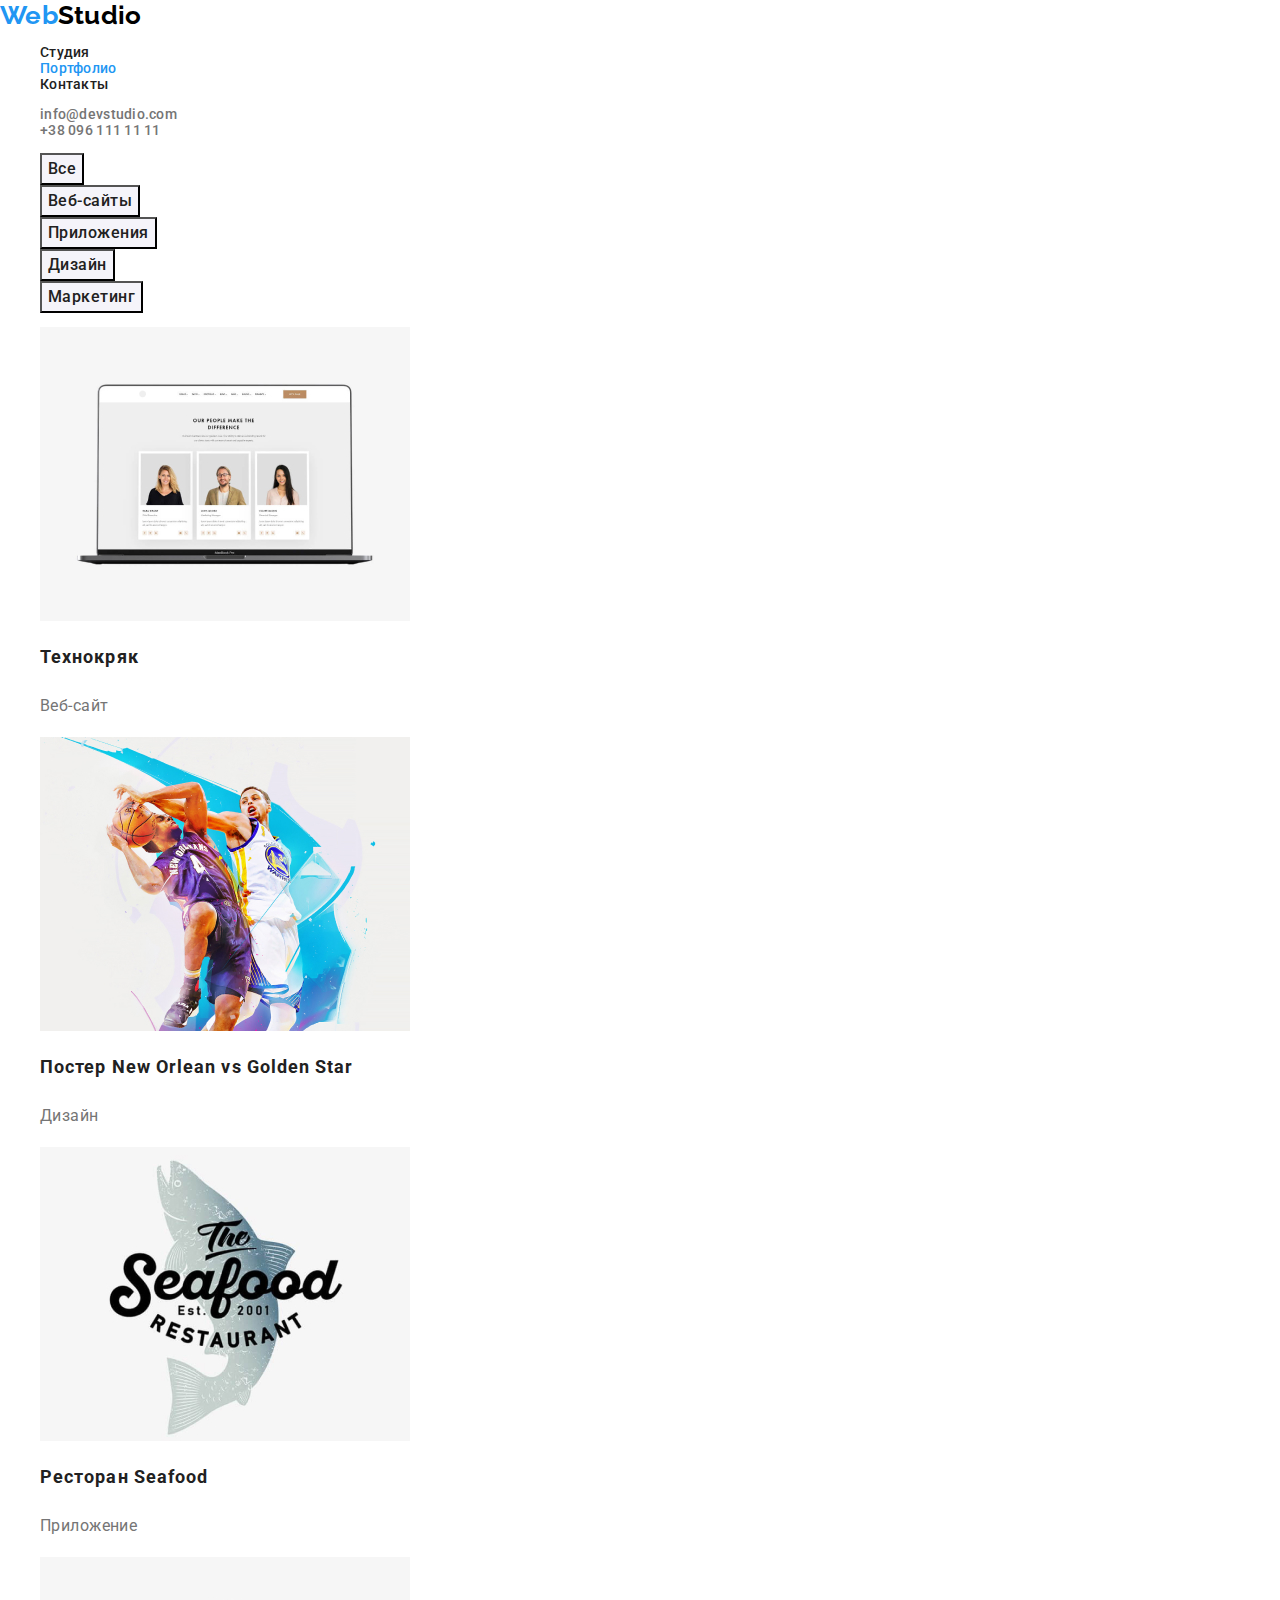
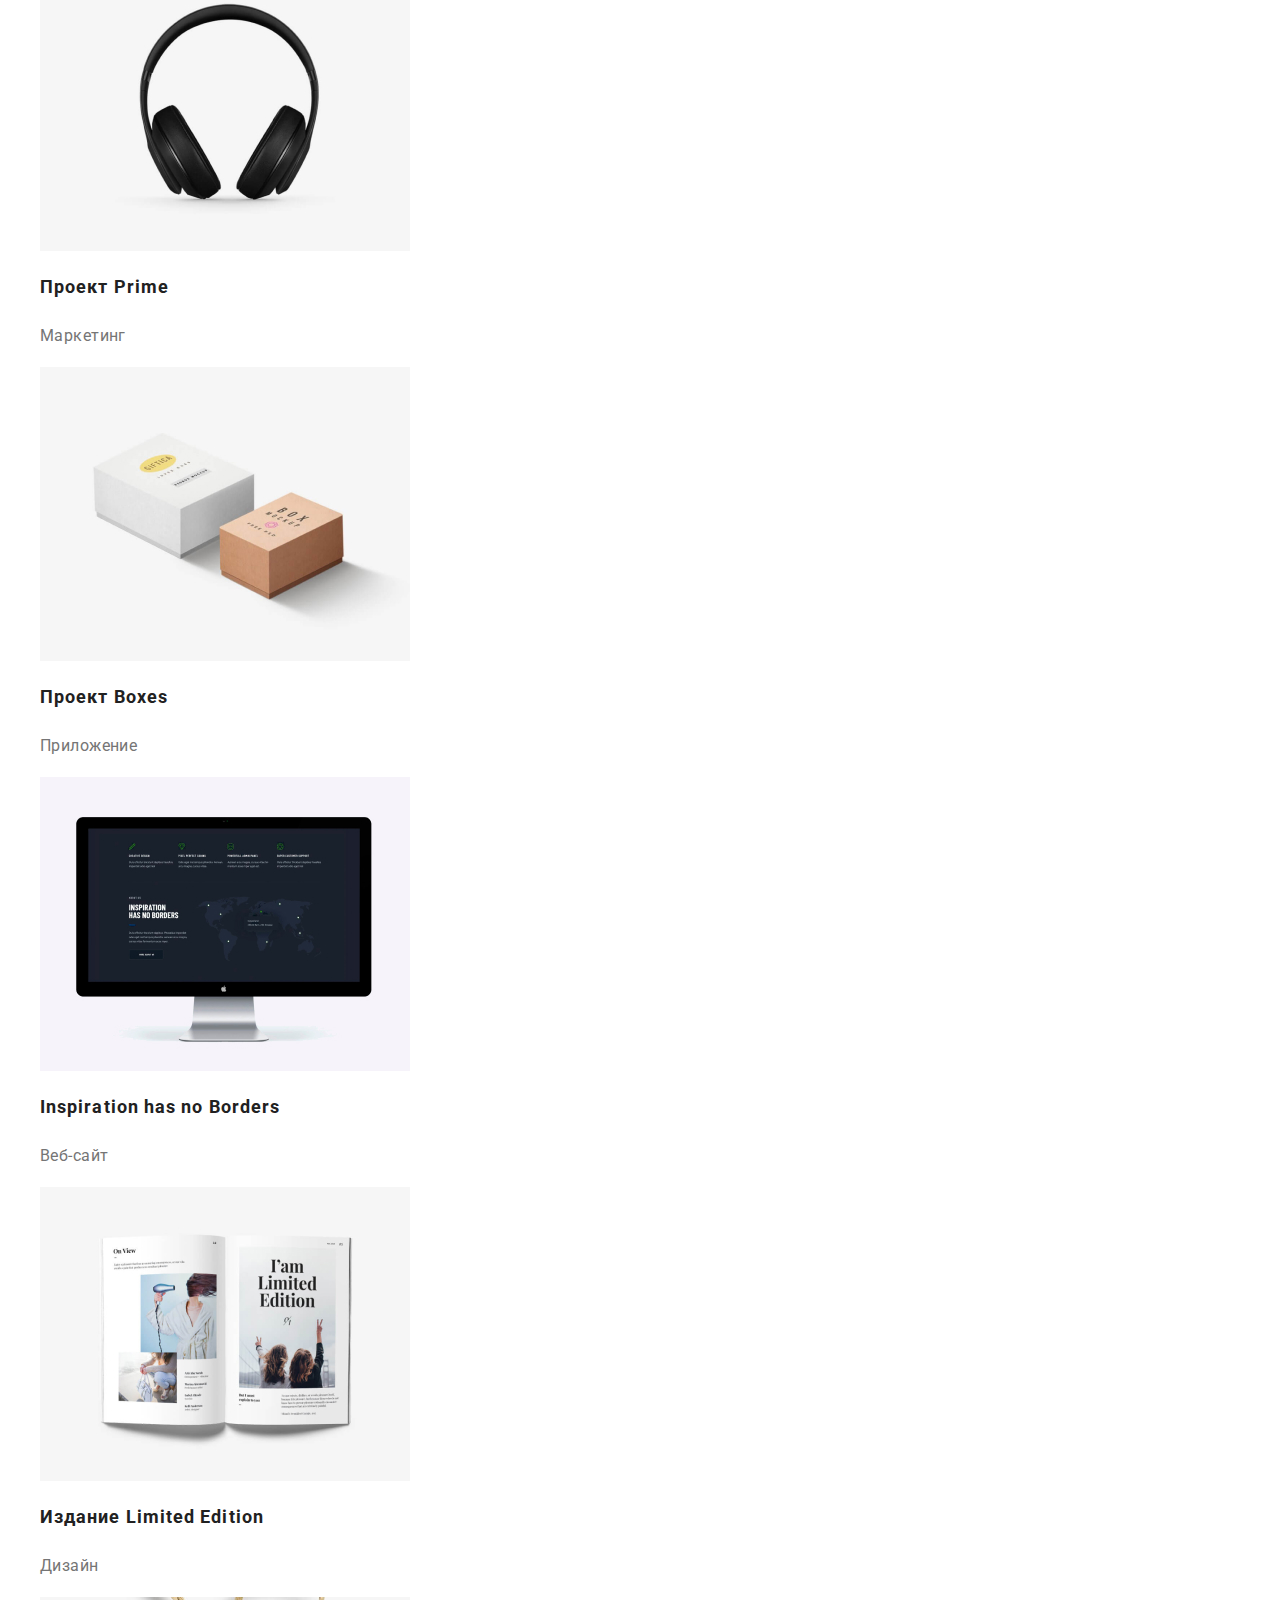
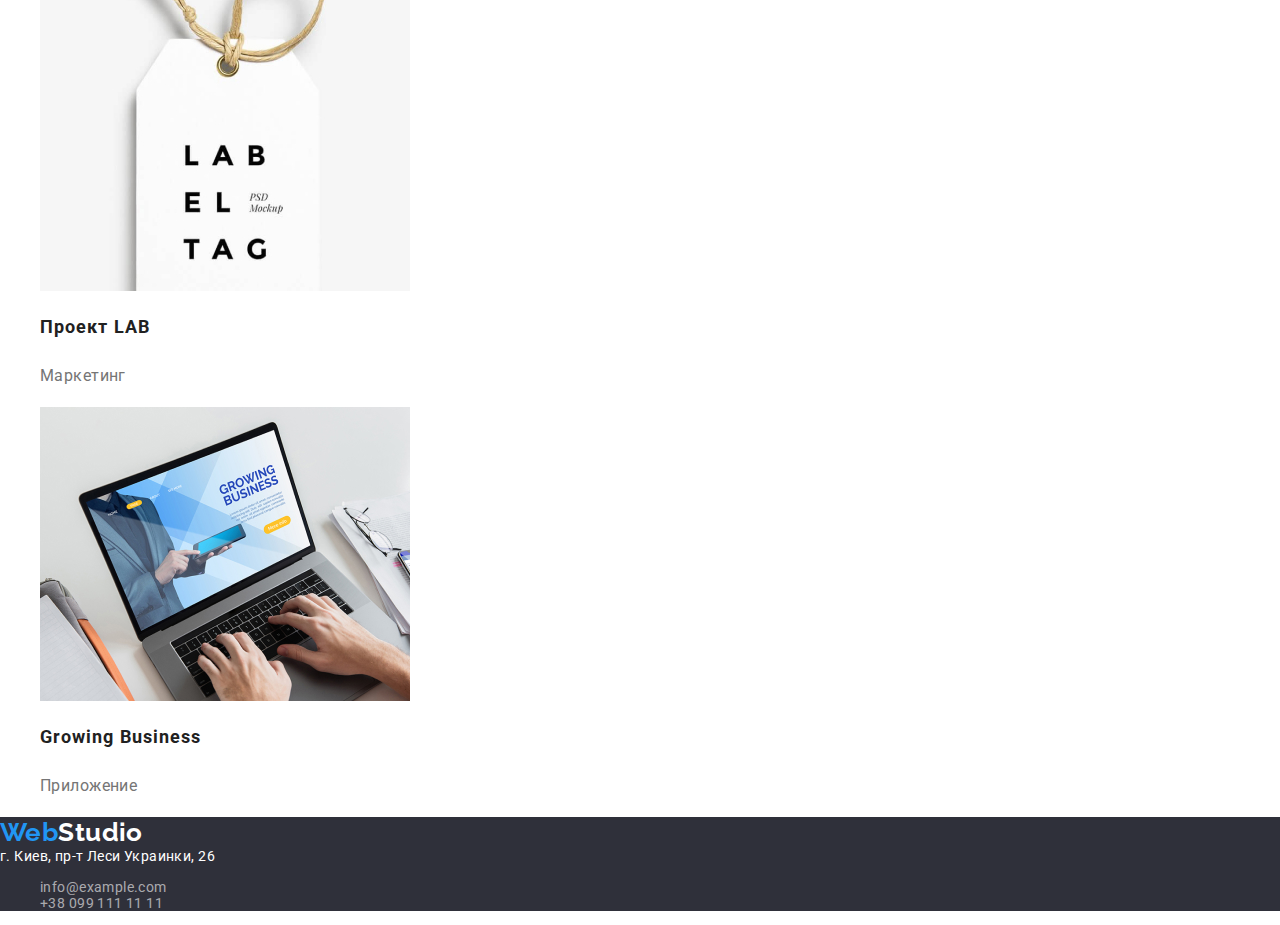
==== portfolio.html @ c45b16a7 "Cоздание нового проекта" ====
<!DOCTYPE html>
<html lang="ru">
<head>
    <meta charset="UTF-8">
    <meta name="viewport" content="width=device-width, initial-scale=1.0">
    <title>WebStudio</title>
    <link rel="stylesheet" href="https://cdnjs.cloudflare.com/ajax/libs/modern-normalize/1.0.0/modern-normalize.min.css">
    <link rel="preconnect" href="https://fonts.gstatic.com">
    <link href="https://fonts.googleapis.com/css2?family=Raleway:wght@700&family=Roboto:wght@400;500;700;900&display=swap" rel="stylesheet">
    <link rel="stylesheet" href="./css/styles.css">
</head>
<body>
<!--Header-->
    <header class="header">

        <nav>
            <a href="./index.html" class="logo-studio"><span class="logo-web">Web</span>Studio</a>
            <ul class="site-nav list">
                <li><a href="./index.html" class="nav-link">Студия</a></li>
                <li><a href="./portfolio.html" class="nav-link current">Портфолио</a></li>                
                <li><a href="" class="nav-link">Контакты</a></li>
            </ul>
        </nav>    
        <ul class="contact list">
            <li><a href="mailto:info@devstudio.com" class="contact-link">info@devstudio.com</a></li>
            <li><a href="tel:+380961111111" class="contact-link">+38 096 111 11 11</a></li>
        </ul>
    </header>
<!--Main-->
    <main>
        <h1 class="title-portfolio">Портфолио</h1>

        <!--Фильтр работ-->

        <section class="filter">
            <h2 class="title-filter">Фильтр работ</h2>
            <ul class="filter-work list">
                <li>
                    <button type="button" class="button-filter">Все</button>
                </li>
                <li>
                    <button type="button" class="button-filter">Веб-сайты</button>
                </li>
                <li>
                    <button type="button" class="button-filter">Приложения</button>
                </li>
                <li>
                    <button type="button" class="button-filter">Дизайн</button>
                </li>
                <li>
                    <button type="button" class="button-filter">Маркетинг</button>
                </li>
            </ul>   
            
            <ul class="scroll list">
                <li class="directions-work">
                    <a href="#">
                        <img src="./images/technokryak.jpg" alt="technokryak" width="370">
                        <h2 class="example">Технокряк</h2>
                        <p class="directions">Веб-сайт</p>                                             
                    </a>
                </li>
                <li class="directions-work">
                    <a href="#">
                        <img src="./images/poster.jpg" alt="poster" width="370">
                        <h2 class="example">Постер New Orlean vs Golden Star</h2>
                        <p class="directions">Дизайн</p>
                    </a>
                </li>
                <li class="directions-work">
                    <a href="#">
                        <img src="./images/restaurant.jpg" alt="restaurant" width="370">
                        <h2 class="example">Ресторан Seafood</h2>
                        <p class="directions">Приложение</p>
                    </a>
                </li>
                <li class="directions-work">
                    <a href="#">
                        <img src="./images/prime-project.jpg" alt="prime-project" width="370">
                        <h2 class="example">Проект Prime</h2>
                        <p class="directions">Маркетинг</p>
                    </a>
                </li>
                <li class="directions-work">
                    <a href="#">
                        <img src="./images/boxes-project.jpg" alt="boxes-project" width="370">
                        <h2 class="example">Проект Boxes</h2>
                        <p class="directions">Приложение</p>
                    </a>
                </li>
                <li class="directions-work">
                    <a href="#">
                        <img src="./images/inspiration.jpg" alt="inspiration" width="370">
                        <h2 class="example">Inspiration has no Borders</h2>
                        <p class="directions">Веб-сайт</p>
                    </a>
                </li>
                <li class="directions-work">
                    <a href="#">
                        <img src="./images/edition.jpg" alt="edition" width="370">
                        <h2 class="example">Издание Limited Edition</h2>
                        <p class="directions">Дизайн</p>
                    </a>
                </li>
                <li class="directions-work">
                    <a href="#">
                        <img src="./images/lab-project.jpg" alt="lab-project" width="370">
                        <h2 class="example">Проект LAB</h2>
                        <p class="directions">Маркетинг</p>
                    </a>
                </li>
                <li class="directions-work">
                    <a href="#">
                        <img src="./images/growing-business.jpg" alt="growing-business" width="370">
                        <h2 class="example">Growing Business</h2>
                        <p class="directions">Приложение</p>
                    </a>
                </li>
            </ul>
        </section>

    </main>
  

    <!--Footer-->

    <footer class="footer">
        <a href="./index.html" class="log-studio"><span class="logo-web">Web</span>Studio</a>               
        <address class="address">г. Киев, пр-т Леси Украинки, 26</address>        
        <ul class="contact-footer list">
            <li><a href="mailto:info@example.com" class="mail-tel">info@example.com</a></li>
            <li><a href="tel:+380991111111" class="mail-tel">+38 099 111 11 11</a></li>
        </ul>
    </footer>      
</body>
---- css/styles.css ----
/* Цвет Header фона background: #FFFFFF */
/* Цвет Hero фона background: #2F303A */
/* Цвет Преимущества(advantages) фона background: #E5E5E5 */
/* Цвет Чем мы занимаемся(work) фона background: #E5E5E5 */
/* Цвет Наша команда(command) фона background: #F5F4FA */
/* Цвет Наша команда(command) фона background: #2F303A*/
/* Цвет фона фильтра кнопок background: #F5F4FA */

:root {
  --main-text-color: #212121;
  --secondary-text-color: #757575;
  --accent-text-color: #2196f3;
  --white-text-color: #ffffff;
  --footer-text-color: rgba(255, 255, 255, 0.6);
  --logstudio-color: #000000;
  --background-footer-hero: #2f303a;
  --bg-command-color: #f5f4fa;
}

body {
  font-family: "Roboto", sans-serif;
  font-weight: 400;
  font-size: 14px;
  letter-spacing: 0.03em;

  background-color: var(--white-text-color);
}

.list {
  list-style: none;
}

a {
  text-decoration: none;
}

/* Header */

.header {
  background-color: var(--white-text-color);

  font-weight: 500;
  line-height: 1.14;
  letter-spacing: 0.02em;
}

.logo-studio {
  font-family: Raleway;
  font-weight: 700;
  font-size: 26px;
  line-height: 1.19;
  color: var(--logstudio-color);
}
.logo-web {
  color: var(--accent-text-color);
}

.nav-link {
  color: var(--main-text-color);
}
.site-nav .nav-link:hover,
.site-nav .nav-link:focus {
  color: var(--accent-text-color);
}

.site-nav .nav-link.current {
  color: var(--accent-text-color);
}

.contact-link {
  color: var(--secondary-text-color);
}
.contact .contact-link:focus,
.contact .contact-link:hover {
  color: var(--accent-text-color);
}

/* Hero */

.section-hero,
.footer {
  background-color: var(--background-footer-hero);
}

.main-theme {
  text-align: center;
  font-weight: 900;
  font-size: 44px;
  line-height: 1.36;
  letter-spacing: 0.06em;
  color: var(--white-text-color);
}

.hero-button {
  background-color: var(--accent-text-color);

  font-family: inherit;
  font-size: 16px;
  line-height: 1.88;
  letter-spacing: 0.06em;
  color: var(--white-text-color);
}

/* Преимущества(advantages) */

.advantages-title {
  display: none;
}

.title {
  font-weight: 700;
  line-height: 1.14;
  color: var(--main-text-color);
}

.description {
  line-height: 1.71;
  color: var(--secondary-text-color);
}

/* Чем мы занимаемся(work) */

.work-title,
.command-title {
  font-weight: 700;
  font-size: 36px;
  line-height: 1.67;
  color: var(--main-text-color);
}

/* Наша команда(command) */
.command {
  background-color: var(--bg-command-color);
}

.bloc-command {
  background-color: var(--white-text-color);
}

.employee {
  font-weight: 500;
  font-size: 16px;
  line-height: 1.19;
  color: var(--main-text-color);
}

.specialty {
  font-weight: 400;
  font-size: 16px;
  line-height: 1.19;
  color: var(--secondary-text-color);
}
/* Footer */

.log-studio {
  font-family: Raleway;
  font-weight: 700;
  font-size: 26px;
  line-height: 1.19;
  color: var(--white-text-color);
}

.address {
  font-style: normal;
  line-height: 1.17;
  color: var(--white-text-color);
}

.mail-tel {
  line-height: 1.17;
  color: var(--footer-text-color);
}

.mail-tel:hover,
.mail-tel:focus {
  color: var(--accent-text-color);
}

/* ПОРТФОЛИО */

.title-filter {
  display: none;
}
.title-portfolio {
  display: none;
}

/* Фильтр работ */

.button-filter {
  background-color: var(--bg-command-color);

  font-family: inherit;
  font-weight: 500;
  font-size: 16px;
  line-height: 1.63;
  letter-spacing: 0.03em;
  color: var(--main-text-color);
}

.filter-work .button-filter:hover,
.filter-work .button-filter:focus {
  background-color: var(--accent-text-color);
  color: var(--white-text-color);
}

/*Направления работ по фильтру */

/* Наименование примеров направлений работ */
.example {
  font-weight: 700;
  font-size: 18px;
  line-height: 2;
  letter-spacing: 0.06em;
  color: var(--main-text-color);
}

.directions {
  font-size: 16px;
  line-height: 1.875;
  color: var(--secondary-text-color);
}
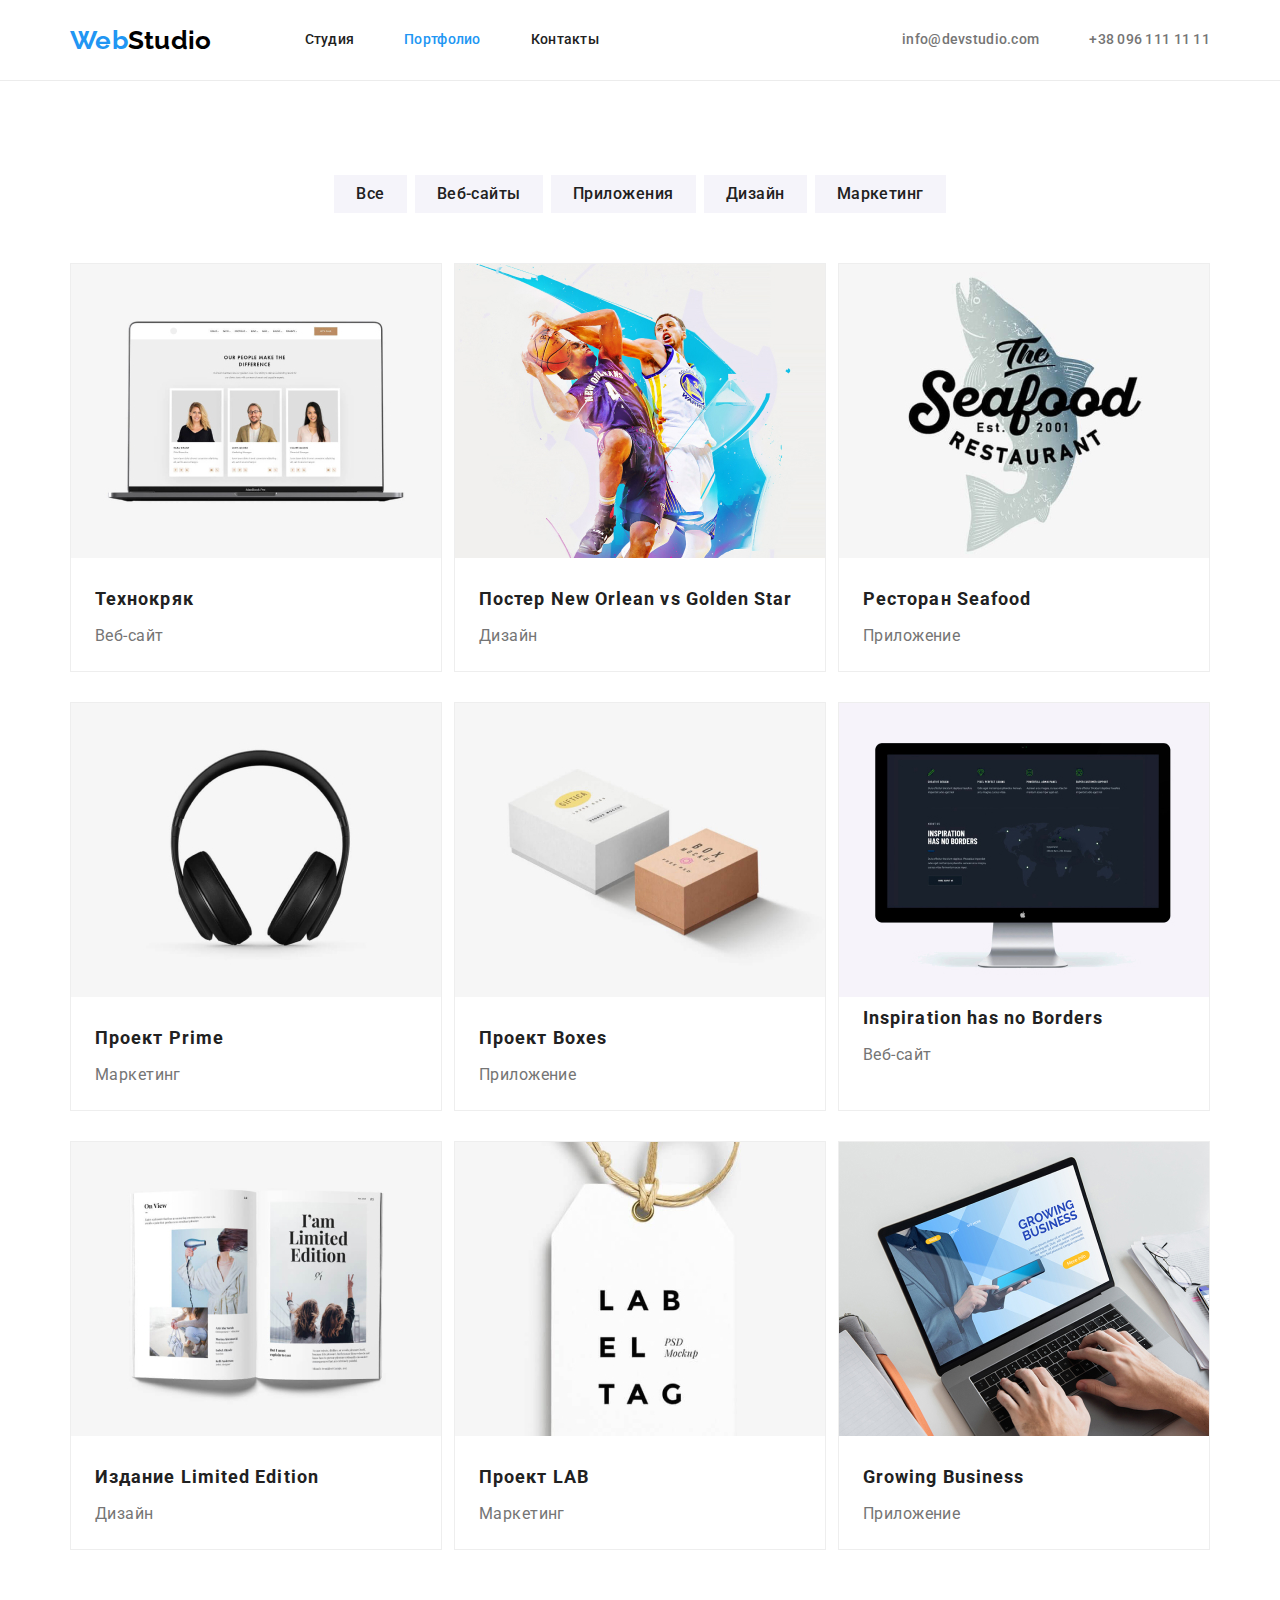
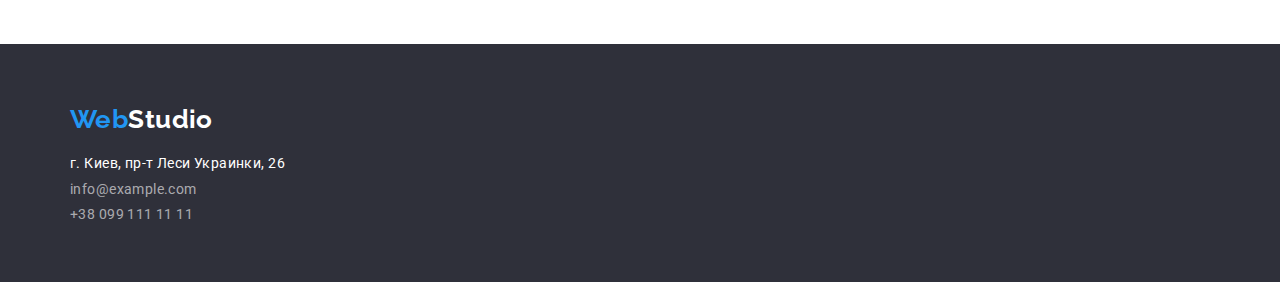
==== commit 6c9ea31b: "Доделал растановку" ====
--- a/portfolio.html
+++ b/portfolio.html
@@ -12,20 +12,22 @@
 <body>
 <!--Header-->
     <header class="header">
-
-        <nav>
-            <a href="./index.html" class="logo-studio"><span class="logo-web">Web</span>Studio</a>
+    <div class="container">
+        <a href="./index.html" class="logo-studio"><span class="logo-web">Web</span>Studio</a>
+        <nav class="nav">                
             <ul class="site-nav list">
-                <li><a href="./index.html" class="nav-link">Студия</a></li>
-                <li><a href="./portfolio.html" class="nav-link current">Портфолио</a></li>                
-                <li><a href="" class="nav-link">Контакты</a></li>
+                <li class="item"><a href="./index.html" class="nav-link ">Студия</a></li>
+                <li class="item"><a href="./portfolio.html" class="nav-link current">Портфолио</a></li>                
+                <li class="item"><a href="" class="nav-link">Контакты</a></li>
             </ul>
         </nav>    
         <ul class="contact list">
-            <li><a href="mailto:info@devstudio.com" class="contact-link">info@devstudio.com</a></li>
-            <li><a href="tel:+380961111111" class="contact-link">+38 096 111 11 11</a></li>
+            <li class="item"><a href="mailto:info@devstudio.com" class="contact-link">info@devstudio.com</a></li>
+            <li class="item"><a href="tel:+380961111111" class="contact-link">+38 096 111 11 11</a></li>
         </ul>
+    </div>
     </header>
+
 <!--Main-->
     <main>
         <h1 class="title-portfolio">Портфолио</h1>
@@ -33,90 +35,95 @@
         <!--Фильтр работ-->
 
         <section class="filter">
-            <h2 class="title-filter">Фильтр работ</h2>
-            <ul class="filter-work list">
-                <li>
-                    <button type="button" class="button-filter">Все</button>
-                </li>
-                <li>
-                    <button type="button" class="button-filter">Веб-сайты</button>
-                </li>
-                <li>
-                    <button type="button" class="button-filter">Приложения</button>
-                </li>
-                <li>
-                    <button type="button" class="button-filter">Дизайн</button>
-                </li>
-                <li>
-                    <button type="button" class="button-filter">Маркетинг</button>
-                </li>
-            </ul>   
+            <div class="container">
+                <h2 class="title-filter">Фильтр работ</h2>
+                <ul class="filter-work list" style="display: flex;">
+                    <li class="filter-link">
+                        <button type="button" class="button-filter">Все</button>
+                    </li>
+                    <li class="filter-link">
+                        <button type="button" class="button-filter">Веб-сайты</button>
+                    </li>
+                    <li class="filter-link">
+                        <button type="button" class="button-filter">Приложения</button>
+                    </li>
+                    <li class="filter-link">
+                        <button type="button" class="button-filter">Дизайн</button>
+                    </li>
+                    <li class="filter-link">
+                        <button type="button" class="button-filter">Маркетинг</button>
+                    </li>
+                </ul>   
             
-            <ul class="scroll list">
+                <ul class="scroll list" >
+                    
+                        <li class="directions-work">
+                            
+                            <a href="#" class="works-link">
+                                <img class="img-directions" src="./images/technokryak.jpg" alt="technokryak" width="370">
+                                <h2 class="example">Технокряк</h2>
+                                <p class="directions">Веб-сайт</p>                                             
+                            </a>
+                        </li>
+                     
                 <li class="directions-work">
-                    <a href="#">
-                        <img src="./images/technokryak.jpg" alt="technokryak" width="370">
-                        <h2 class="example">Технокряк</h2>
-                        <p class="directions">Веб-сайт</p>                                             
-                    </a>
-                </li>
-                <li class="directions-work">
-                    <a href="#">
-                        <img src="./images/poster.jpg" alt="poster" width="370">
+                    <a href="#" class="works-link">
+                        <img class="img-directions" src="./images/poster.jpg" alt="poster" width="370">
                         <h2 class="example">Постер New Orlean vs Golden Star</h2>
                         <p class="directions">Дизайн</p>
                     </a>
                 </li>
                 <li class="directions-work">
-                    <a href="#">
-                        <img src="./images/restaurant.jpg" alt="restaurant" width="370">
+                    <a href="#" class="works-link">
+                        <img  class="img-directions" src="./images/restaurant.jpg" alt="restaurant" width="370">
                         <h2 class="example">Ресторан Seafood</h2>
                         <p class="directions">Приложение</p>
                     </a>
                 </li>
                 <li class="directions-work">
-                    <a href="#">
-                        <img src="./images/prime-project.jpg" alt="prime-project" width="370">
+                    <a href="#" class="works-link">
+                        <img class="img-directions" src="./images/prime-project.jpg" alt="prime-project" width="370">
                         <h2 class="example">Проект Prime</h2>
                         <p class="directions">Маркетинг</p>
                     </a>
                 </li>
                 <li class="directions-work">
-                    <a href="#">
-                        <img src="./images/boxes-project.jpg" alt="boxes-project" width="370">
+                    <a href="#" class="works-link">
+                        <img class="img-directions" src="./images/boxes-project.jpg" alt="boxes-project" width="370">
                         <h2 class="example">Проект Boxes</h2>
                         <p class="directions">Приложение</p>
                     </a>
                 </li>
                 <li class="directions-work">
-                    <a href="#">
+                    <a href="#" class="works-link">
                         <img src="./images/inspiration.jpg" alt="inspiration" width="370">
                         <h2 class="example">Inspiration has no Borders</h2>
                         <p class="directions">Веб-сайт</p>
                     </a>
                 </li>
                 <li class="directions-work">
-                    <a href="#">
-                        <img src="./images/edition.jpg" alt="edition" width="370">
+                    <a href="#" class="works-link">
+                        <img class="img-directions" src="./images/edition.jpg" alt="edition" width="370">
                         <h2 class="example">Издание Limited Edition</h2>
                         <p class="directions">Дизайн</p>
                     </a>
                 </li>
                 <li class="directions-work">
-                    <a href="#">
-                        <img src="./images/lab-project.jpg" alt="lab-project" width="370">
+                    <a href="#" class="works-link">
+                        <img class="img-directions" src="./images/lab-project.jpg" alt="lab-project" width="370">
                         <h2 class="example">Проект LAB</h2>
                         <p class="directions">Маркетинг</p>
                     </a>
                 </li>
                 <li class="directions-work">
-                    <a href="#">
-                        <img src="./images/growing-business.jpg" alt="growing-business" width="370">
+                    <a href="#" class="works-link">
+                        <img class="img-directions" src="./images/growing-business.jpg" alt="growing-business" width="370">
                         <h2 class="example">Growing Business</h2>
                         <p class="directions">Приложение</p>
                     </a>
                 </li>
-            </ul>
+                </ul>
+            </div>    
         </section>
 
     </main>
@@ -125,11 +132,13 @@
     <!--Footer-->
 
     <footer class="footer">
-        <a href="./index.html" class="log-studio"><span class="logo-web">Web</span>Studio</a>               
-        <address class="address">г. Киев, пр-т Леси Украинки, 26</address>        
-        <ul class="contact-footer list">
-            <li><a href="mailto:info@example.com" class="mail-tel">info@example.com</a></li>
-            <li><a href="tel:+380991111111" class="mail-tel">+38 099 111 11 11</a></li>
-        </ul>
-    </footer>      
+        <div class="container">
+            <a href="./index.html" class="log-studio"><span class="logo-web">Web</span>Studio</a>               
+            <address class="address">г. Киев, пр-т Леси Украинки, 26</address>        
+            <ul class="contact-footer list">
+                <li class="footer-link"><a href="mailto:info@example.com" class="mail">info@example.com</a></li>
+                <li class="footer-link"><a href="tel:+380991111111" class="tel">+38 099 111 11 11</a></li>
+            </ul>
+        </div>    
+    </footer>       
 </body>
--- a/css/styles.css
+++ b/css/styles.css
@@ -15,6 +15,8 @@
   --logstudio-color: #000000;
   --background-footer-hero: #2f303a;
   --bg-command-color: #f5f4fa;
+  --border-bottom-heder: #ececec;
+  --border-directions-work-color: #eeeeee;
 }
 
 body {
@@ -34,6 +36,32 @@
   text-decoration: none;
 }
 
+ul {
+  margin-top: 0;
+  margin-bottom: 0;
+  padding-left: 0;
+}
+
+h1,
+h2,
+h3,
+p {
+  margin-top: 0;
+  margin-bottom: 0;
+}
+
+.container {
+  width: 1170px;
+  margin-left: auto;
+  margin-right: auto;
+  padding: 0 15px;
+}
+
+.work,
+.command {
+  padding: 94px 0;
+}
+
 /* Header */
 
 .header {
@@ -42,9 +70,17 @@
   font-weight: 500;
   line-height: 1.14;
   letter-spacing: 0.02em;
+  border-bottom: 1px solid var(--border-bottom-heder);
+}
+
+.header > .container {
+  display: flex;
+  align-items: center;
 }
 
 .logo-studio {
+  margin-right: 93px;
+
   font-family: Raleway;
   font-weight: 700;
   font-size: 26px;
@@ -55,7 +91,22 @@
   color: var(--accent-text-color);
 }
 
+.nav {
+  margin-right: auto;
+}
+.site-nav {
+  display: flex;
+}
+
+.site-nav > .item:not(:last-child) {
+  margin-right: 50px;
+}
+
 .nav-link {
+  display: block;
+  padding-top: 32px;
+  padding-bottom: 32px;
+
   color: var(--main-text-color);
 }
 .site-nav .nav-link:hover,
@@ -65,6 +116,14 @@
 
 .site-nav .nav-link.current {
   color: var(--accent-text-color);
+}
+
+.contact {
+  display: flex;
+}
+
+.contact > .item:not(:last-child) {
+  margin-right: 50px;
 }
 
 .contact-link {
@@ -82,7 +141,14 @@
   background-color: var(--background-footer-hero);
 }
 
+.section-hero {
+  padding-top: 200px;
+  padding-bottom: 200px;
+}
+
 .main-theme {
+  margin-bottom: 30px;
+
   text-align: center;
   font-weight: 900;
   font-size: 44px;
@@ -92,6 +158,16 @@
 }
 
 .hero-button {
+  border-radius: 4px;
+  display: block;
+  border: none;
+  cursor: pointer;
+  margin-left: auto;
+  margin-right: auto;
+  padding-top: 10px;
+  padding-bottom: 10px;
+  padding-right: 32px;
+  padding-left: 32px;
   background-color: var(--accent-text-color);
 
   font-family: inherit;
@@ -103,11 +179,24 @@
 
 /* Преимущества(advantages) */
 
-.advantages-title {
-  display: none;
+.advantages > .container {
+  padding-top: 94px;
+  display: flex;
+}
+.list-advantages > .item-list:not(:last-child) {
+  margin-right: 30px;
+}
+
+.visually-heeden {
+  position: absolute;
+  clip: rect(0 0 0 0);
+  width: 1px;
+  height: 1px;
+  margin: -1px;
 }
 
 .title {
+  margin-bottom: 10px;
   font-weight: 700;
   line-height: 1.14;
   color: var(--main-text-color);
@@ -121,13 +210,24 @@
 /* Чем мы занимаемся(work) */
 
 .work-title,
-.command-title {
+.text-title {
+  margin-bottom: 50px;
+  text-align: center;
+
   font-weight: 700;
   font-size: 36px;
   line-height: 1.67;
   color: var(--main-text-color);
 }
 
+.work-img {
+  display: flex;
+}
+
+.work-img > .item:not(:last-child) {
+  margin-right: auto;
+}
+
 /* Наша команда(command) */
 .command {
   background-color: var(--bg-command-color);
@@ -135,9 +235,25 @@
 
 .bloc-command {
   background-color: var(--white-text-color);
+  border-radius: 0px 0px 4px 4px;
+}
+
+.command-title {
+  display: flex;
+}
+
+.command-title > .bloc-command:not(:last-child) {
+  margin-right: auto;
+}
+
+.img-command {
+  margin-bottom: 30px;
 }
 
 .employee {
+  margin-bottom: 10px;
+  text-align: center;
+
   font-weight: 500;
   font-size: 16px;
   line-height: 1.19;
@@ -145,12 +261,19 @@
 }
 
 .specialty {
+  margin-bottom: 30px;
+  text-align: center;
+
   font-weight: 400;
   font-size: 16px;
   line-height: 1.19;
   color: var(--secondary-text-color);
 }
 /* Footer */
+.footer {
+  padding-top: 60px;
+  padding-bottom: 60px;
+}
 
 .log-studio {
   font-family: Raleway;
@@ -161,18 +284,28 @@
 }
 
 .address {
+  margin-top: 20px;
   font-style: normal;
   line-height: 1.17;
   color: var(--white-text-color);
 }
 
-.mail-tel {
+.footer-link {
+  margin-top: 9px;
+  display: block;
+}
+.mail,
+.tel {
   line-height: 1.17;
   color: var(--footer-text-color);
 }
 
-.mail-tel:hover,
-.mail-tel:focus {
+.mail:hover,
+.mail:focus {
+  color: var(--accent-text-color);
+}
+.tel:hover,
+.tel:focus {
   color: var(--accent-text-color);
 }
 
@@ -187,7 +320,28 @@
 
 /* Фильтр работ */
 
+.filter {
+  padding-top: 94px;
+  padding-bottom: 94px;
+}
+
+.filter-work > .filter-link:not(:last-child) {
+  margin-right: 8px;
+}
+
+.filter-work {
+  justify-content: center;
+}
+
 .button-filter {
+  margin-bottom: 50px;
+  padding-top: 6px;
+  padding-right: 22px;
+  padding-bottom: 6px;
+  padding-left: 22px;
+  border: none;
+  cursor: pointer;
+
   background-color: var(--bg-command-color);
 
   font-family: inherit;
@@ -207,16 +361,43 @@
 /*Направления работ по фильтру */
 
 /* Наименование примеров направлений работ */
+.scroll {
+  display: flex;
+  flex-wrap: wrap;
+}
+
+.directions-work:not(:nth-child(3n)) {
+  margin-right: auto;
+}
+.directions-work:nth-child(-n + 6) {
+  margin-bottom: 30px;
+}
+.directions-work {
+  border: 1px solid var(--border-directions-work-color);
+}
+
+.img-directions {
+  margin-bottom: 20px;
+}
+
 .example {
   font-weight: 700;
   font-size: 18px;
   line-height: 2;
   letter-spacing: 0.06em;
   color: var(--main-text-color);
+
+  padding-right: 24px;
+  padding-left: 24px;
+  margin-bottom: 4px;
 }
 
 .directions {
   font-size: 16px;
   line-height: 1.875;
   color: var(--secondary-text-color);
-}
+
+  margin-bottom: 20px;
+  padding-right: 24px;
+  padding-left: 24px;
+}
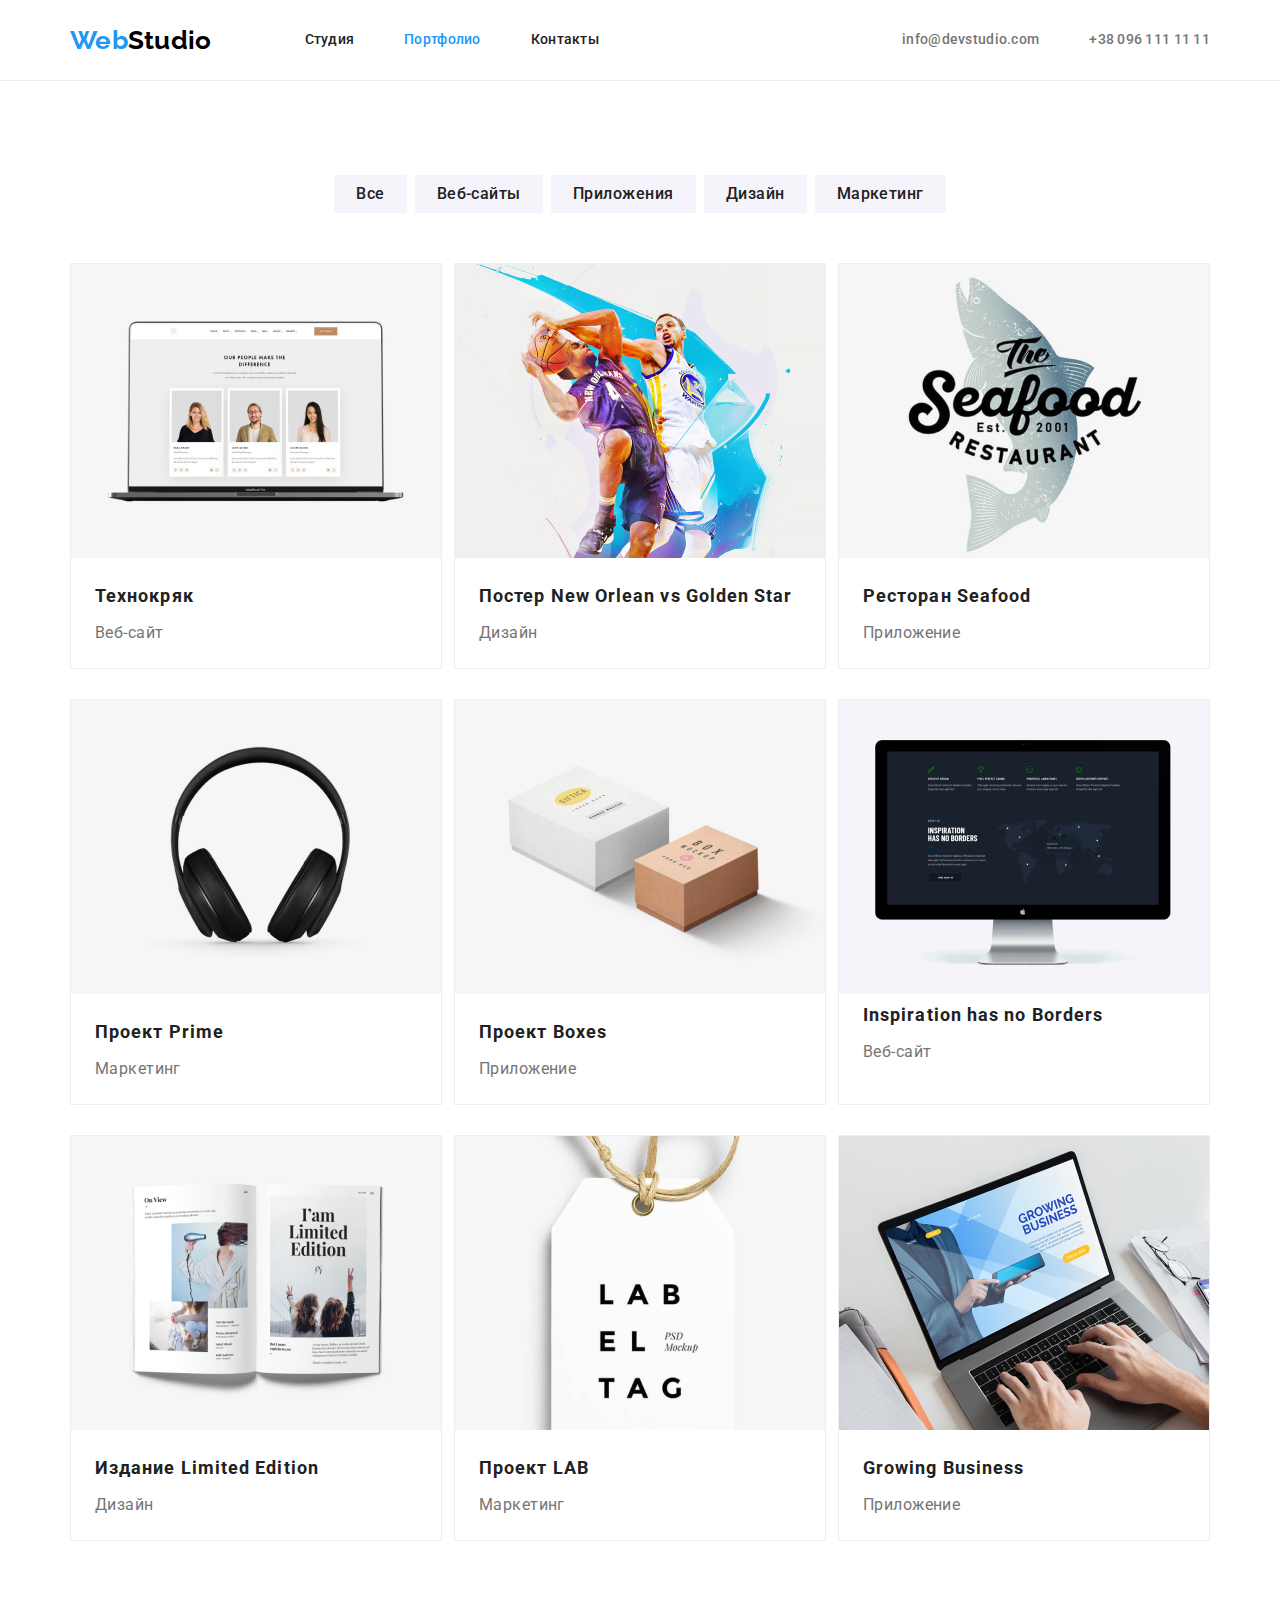
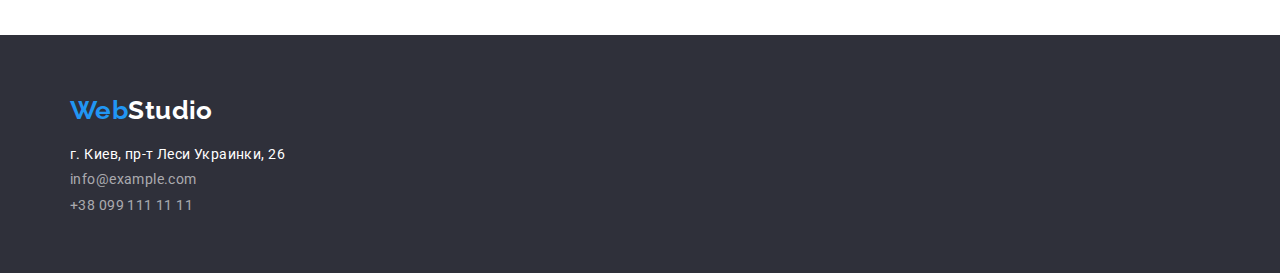
==== commit a7c48899: "К картинкам добавил дисплей блок" ====
--- a/portfolio.html
+++ b/portfolio.html
@@ -30,13 +30,13 @@
 
 <!--Main-->
     <main>
-        <h1 class="title-portfolio">Портфолио</h1>
+        <h1 class="title-portfolio visually-heeden">Портфолио</h1>
 
         <!--Фильтр работ-->
 
         <section class="filter">
             <div class="container">
-                <h2 class="title-filter">Фильтр работ</h2>
+                <h2 class="title-filter visually-heeden">Фильтр работ</h2>
                 <ul class="filter-work list" style="display: flex;">
                     <li class="filter-link">
                         <button type="button" class="button-filter">Все</button>
--- a/css/styles.css
+++ b/css/styles.css
@@ -311,13 +311,6 @@
 
 /* ПОРТФОЛИО */
 
-.title-filter {
-  display: none;
-}
-.title-portfolio {
-  display: none;
-}
-
 /* Фильтр работ */
 
 .filter {
@@ -378,6 +371,7 @@
 
 .img-directions {
   margin-bottom: 20px;
+  display: block;
 }
 
 .example {
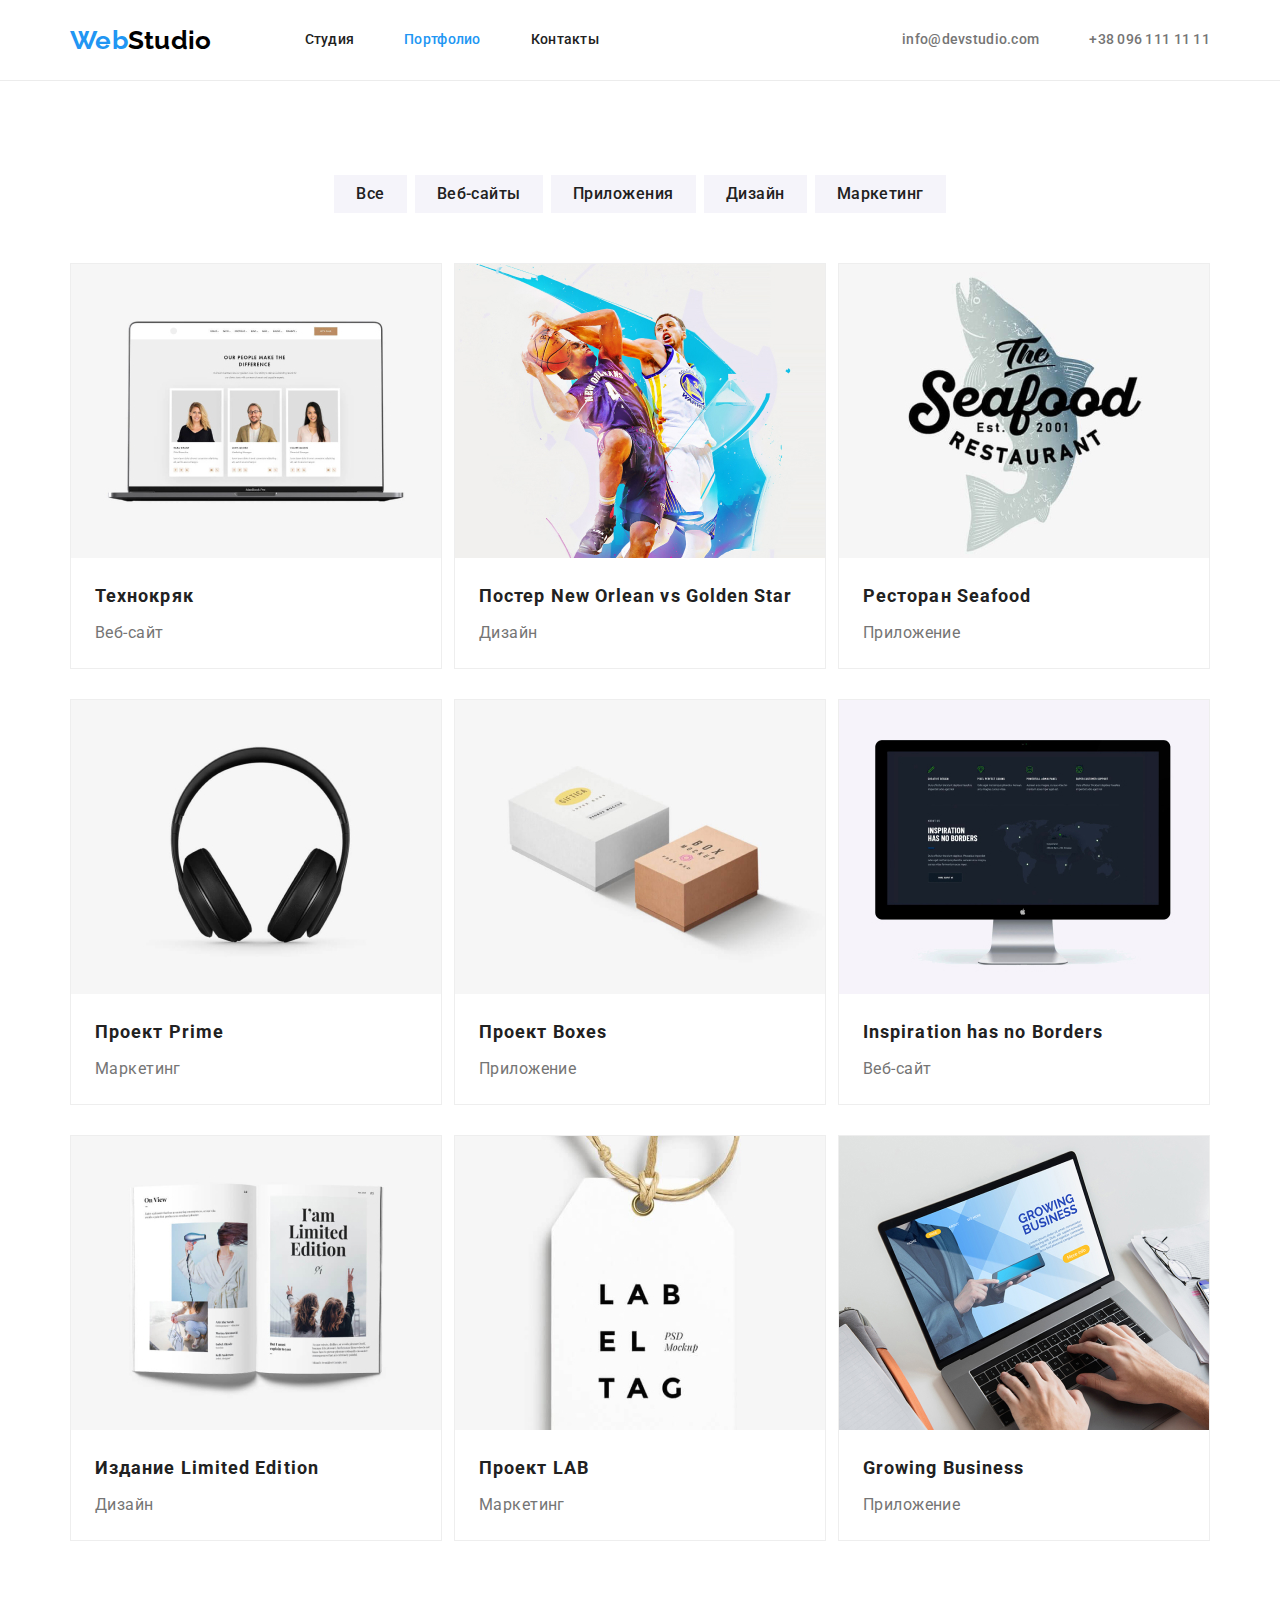
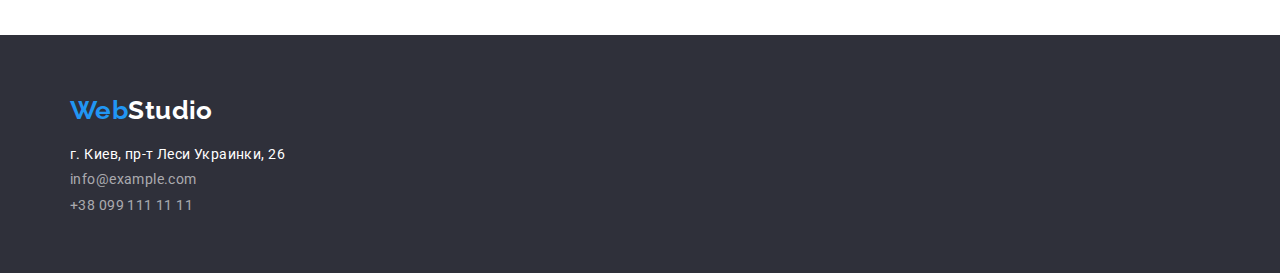
==== commit a2b475b2: "Убрал растояние под картинками" ====
--- a/portfolio.html
+++ b/portfolio.html
@@ -96,7 +96,7 @@
                 </li>
                 <li class="directions-work">
                     <a href="#" class="works-link">
-                        <img src="./images/inspiration.jpg" alt="inspiration" width="370">
+                        <img class="img-directions" src="./images/inspiration.jpg" alt="inspiration" width="370">
                         <h2 class="example">Inspiration has no Borders</h2>
                         <p class="directions">Веб-сайт</p>
                     </a>
--- a/css/styles.css
+++ b/css/styles.css
@@ -223,6 +223,9 @@
 .work-img {
   display: flex;
 }
+.img-item {
+  display: block;
+}
 
 .work-img > .item:not(:last-child) {
   margin-right: auto;
@@ -247,6 +250,7 @@
 }
 
 .img-command {
+  display: block;
   margin-bottom: 30px;
 }
 
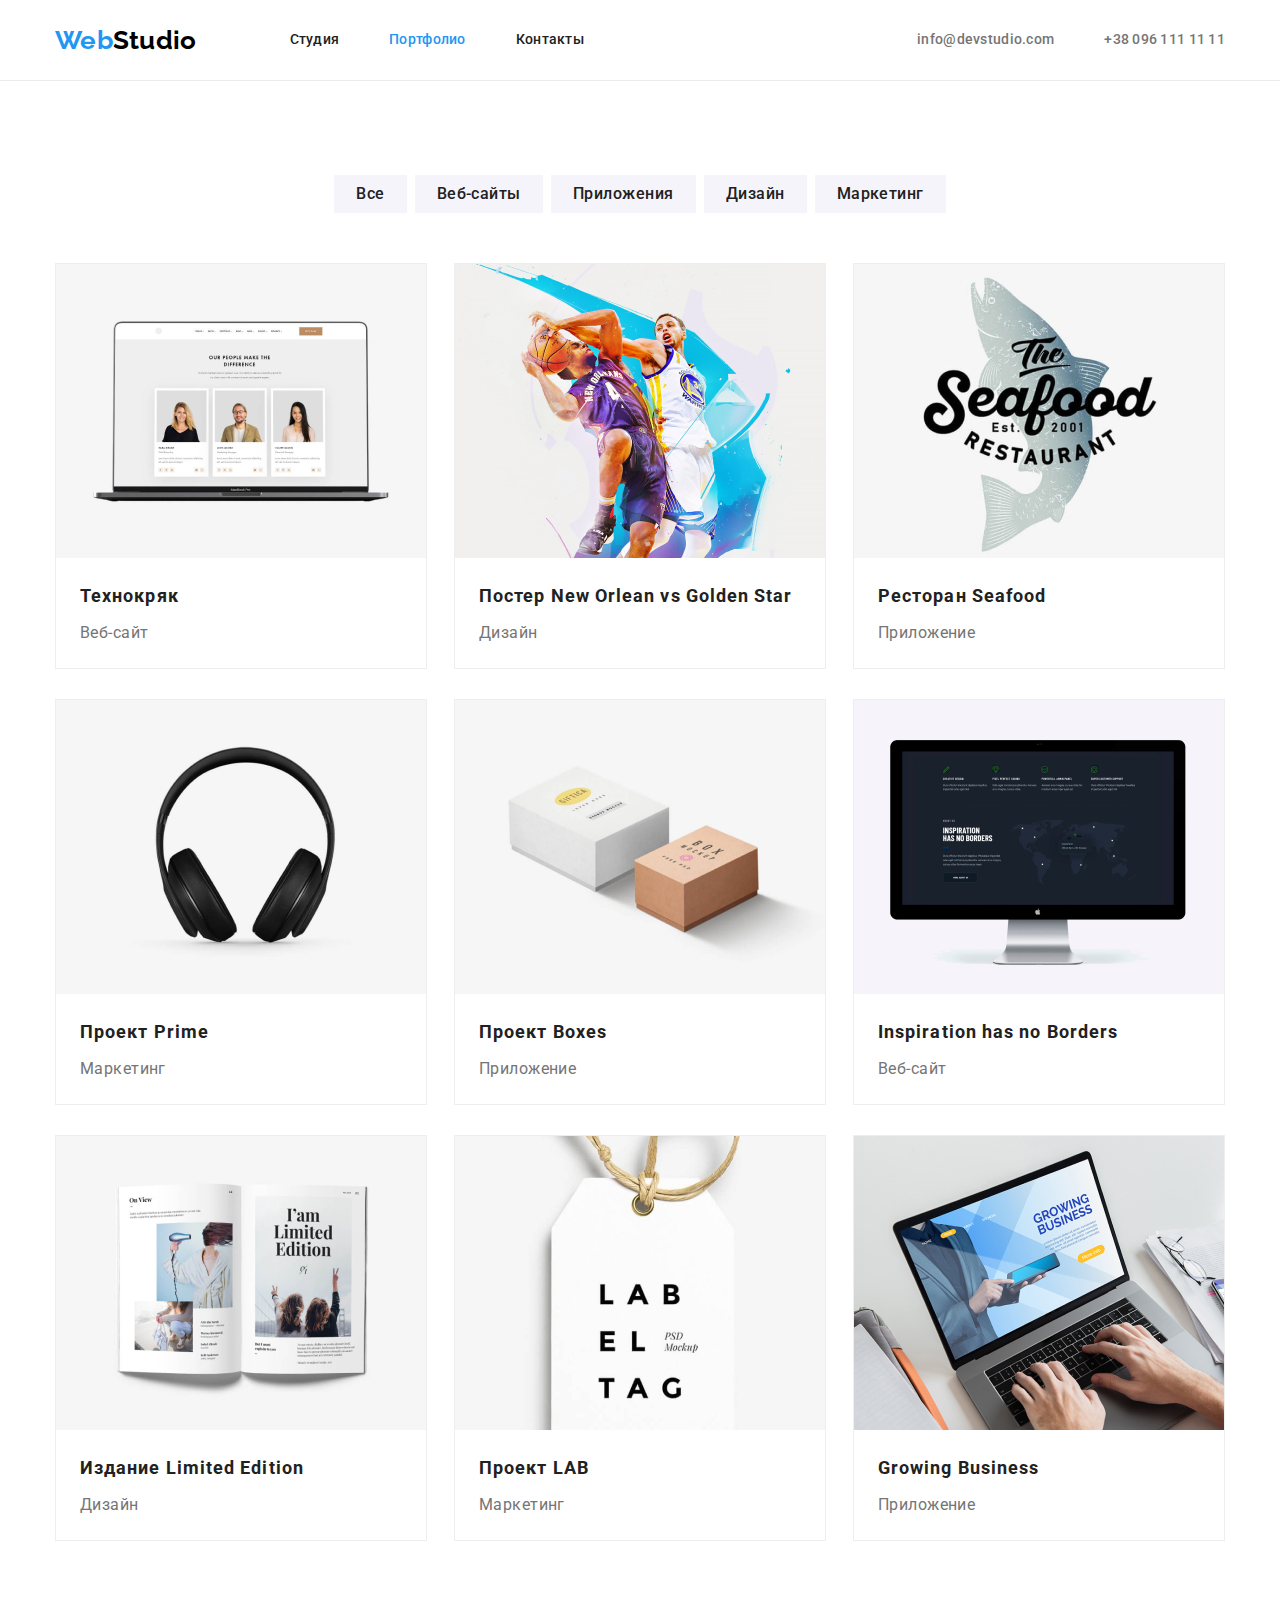
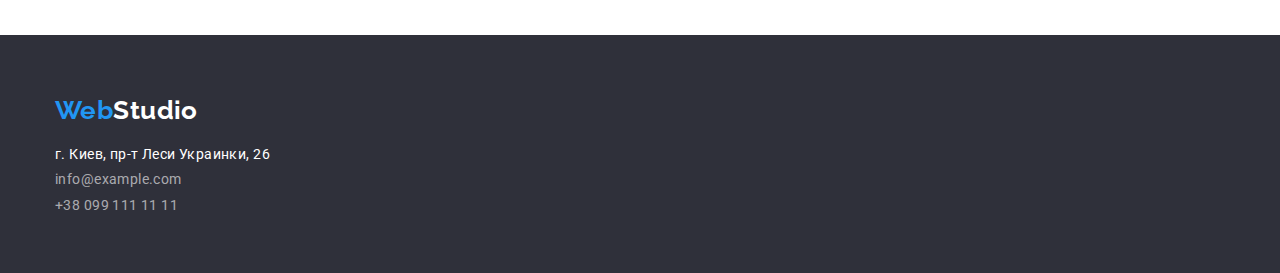
==== commit aedff89e: "Корректировка сss" ====
--- a/portfolio.html
+++ b/portfolio.html
@@ -30,11 +30,10 @@
 
 <!--Main-->
     <main>
-        <h1 class="title-portfolio visually-heeden">Портфолио</h1>
-
         <!--Фильтр работ-->
 
         <section class="filter">
+            <h1 class="title-portfolio visually-heeden">Портфолио</h1>
             <div class="container">
                 <h2 class="title-filter visually-heeden">Фильтр работ</h2>
                 <ul class="filter-work list" style="display: flex;">
@@ -57,71 +56,89 @@
             
                 <ul class="scroll list" >
                     
-                        <li class="directions-work">
+                    <li class="directions-work">
                             
-                            <a href="#" class="works-link">
-                                <img class="img-directions" src="./images/technokryak.jpg" alt="technokryak" width="370">
+                        <a href="#" class="works-link">
+                            <img class="img-directions" src="./images/technokryak.jpg" alt="technokryak" width="370">
+                            <div class="block-work">
                                 <h2 class="example">Технокряк</h2>
-                                <p class="directions">Веб-сайт</p>                                             
-                            </a>
-                        </li>
+                                <p class="directions">Веб-сайт</p> 
+                            </div>
+                        </a>
+                    </li>
                      
-                <li class="directions-work">
-                    <a href="#" class="works-link">
-                        <img class="img-directions" src="./images/poster.jpg" alt="poster" width="370">
-                        <h2 class="example">Постер New Orlean vs Golden Star</h2>
-                        <p class="directions">Дизайн</p>
-                    </a>
-                </li>
-                <li class="directions-work">
-                    <a href="#" class="works-link">
-                        <img  class="img-directions" src="./images/restaurant.jpg" alt="restaurant" width="370">
-                        <h2 class="example">Ресторан Seafood</h2>
-                        <p class="directions">Приложение</p>
-                    </a>
-                </li>
-                <li class="directions-work">
-                    <a href="#" class="works-link">
-                        <img class="img-directions" src="./images/prime-project.jpg" alt="prime-project" width="370">
-                        <h2 class="example">Проект Prime</h2>
-                        <p class="directions">Маркетинг</p>
-                    </a>
-                </li>
-                <li class="directions-work">
-                    <a href="#" class="works-link">
-                        <img class="img-directions" src="./images/boxes-project.jpg" alt="boxes-project" width="370">
-                        <h2 class="example">Проект Boxes</h2>
-                        <p class="directions">Приложение</p>
-                    </a>
-                </li>
-                <li class="directions-work">
-                    <a href="#" class="works-link">
-                        <img class="img-directions" src="./images/inspiration.jpg" alt="inspiration" width="370">
-                        <h2 class="example">Inspiration has no Borders</h2>
-                        <p class="directions">Веб-сайт</p>
-                    </a>
-                </li>
-                <li class="directions-work">
-                    <a href="#" class="works-link">
-                        <img class="img-directions" src="./images/edition.jpg" alt="edition" width="370">
-                        <h2 class="example">Издание Limited Edition</h2>
-                        <p class="directions">Дизайн</p>
-                    </a>
-                </li>
-                <li class="directions-work">
-                    <a href="#" class="works-link">
-                        <img class="img-directions" src="./images/lab-project.jpg" alt="lab-project" width="370">
-                        <h2 class="example">Проект LAB</h2>
-                        <p class="directions">Маркетинг</p>
-                    </a>
-                </li>
-                <li class="directions-work">
-                    <a href="#" class="works-link">
-                        <img class="img-directions" src="./images/growing-business.jpg" alt="growing-business" width="370">
-                        <h2 class="example">Growing Business</h2>
-                        <p class="directions">Приложение</p>
-                    </a>
-                </li>
+                    <li class="directions-work">
+                        <a href="#" class="works-link">
+                            <img class="img-directions" src="./images/poster.jpg" alt="poster" width="370">
+                            <div class="block-work">    
+                                <h2 class="example">Постер New Orlean vs Golden Star</h2>
+                                <p class="directions">Дизайн</p>
+                            </div>
+                        </a>
+                    </li>
+                    <li class="directions-work">
+                        <a href="#" class="works-link">
+                            <img  class="img-directions" src="./images/restaurant.jpg" alt="restaurant" width="370">
+                            <div class="block-work">
+                                <h2 class="example">Ресторан Seafood</h2>
+                                <p class="directions">Приложение</p>
+                            </div>
+                        </a>
+                    </li>
+                    <li class="directions-work">
+                        <a href="#" class="works-link">
+                            <img class="img-directions" src="./images/prime-project.jpg" alt="prime-project" width="370">
+                            <div class="block-work">
+                                <h2 class="example">Проект Prime</h2>
+                                <p class="directions">Маркетинг</p>
+                            </div>
+                        </a>
+                    </li>
+                    <li class="directions-work">
+                        <a href="#" class="works-link">
+                            <img class="img-directions" src="./images/boxes-project.jpg" alt="boxes-project" width="370">
+                            <div class="block-work">
+                                <h2 class="example">Проект Boxes</h2>
+                                <p class="directions">Приложение</p>
+                            </div>
+                        </a>
+                    </li>
+                    <li class="directions-work">
+                        <a href="#" class="works-link">
+                            <img class="img-directions" src="./images/inspiration.jpg" alt="inspiration" width="370">
+                            <div class="block-work">
+                                <h2 class="example">Inspiration has no Borders</h2>
+                                <p class="directions">Веб-сайт</p>
+                            </div>
+                        </a>
+                    </li>
+                    <li class="directions-work">
+                        <a href="#" class="works-link">
+                            <img class="img-directions" src="./images/edition.jpg" alt="edition" width="370">
+                            <div class="block-work">
+                                <h2 class="example">Издание Limited Edition</h2>
+                                <p class="directions">Дизайн</p>
+                            </div>
+                        </a>
+                    </li>
+                    <li class="directions-work">
+                        <a href="#" class="works-link">
+                            <img class="img-directions" src="./images/lab-project.jpg" alt="lab-project" width="370">
+                            <div class="block-work">
+                                <h2 class="example">Проект LAB</h2>
+                                <p class="directions">Маркетинг</p>
+                            </div>
+                        </a>
+                    </li>
+                    <li class="directions-work">
+                        <a href="#" class="works-link">
+                            <img class="img-directions" src="./images/growing-business.jpg" alt="growing-business" width="370">
+                            <div class="block-work">
+                                <h2 class="example">Growing Business</h2>
+                                <p class="directions">Приложение</p>
+                            </div>
+                        </a>
+                    </li>
                 </ul>
             </div>    
         </section>
--- a/css/styles.css
+++ b/css/styles.css
@@ -51,15 +51,11 @@
 }
 
 .container {
-  width: 1170px;
+  width: 1200px;
   margin-left: auto;
   margin-right: auto;
-  padding: 0 15px;
-}
-
-.work,
-.command {
-  padding: 94px 0;
+  padding-right: 15px;
+  padding-left: 15px;
 }
 
 /* Header */
@@ -127,6 +123,10 @@
 }
 
 .contact-link {
+  display: block;
+  padding-top: 32px;
+  padding-bottom: 32px;
+
   color: var(--secondary-text-color);
 }
 .contact .contact-link:focus,
@@ -147,9 +147,13 @@
 }
 
 .main-theme {
+  text-align: center;
   margin-bottom: 30px;
-
-  text-align: center;
+  width: 696px;
+
+  margin-left: auto;
+  margin-right: auto;
+
   font-weight: 900;
   font-size: 44px;
   line-height: 1.36;
@@ -179,8 +183,9 @@
 
 /* Преимущества(advantages) */
 
-.advantages > .container {
+.advantages {
   padding-top: 94px;
+
   display: flex;
 }
 .list-advantages > .item-list:not(:last-child) {
@@ -195,6 +200,10 @@
   margin: -1px;
 }
 
+.item-list {
+  width: 270px;
+}
+
 .title {
   margin-bottom: 10px;
   font-weight: 700;
@@ -208,6 +217,11 @@
 }
 
 /* Чем мы занимаемся(work) */
+.work,
+.command {
+  padding-top: 94px;
+  padding-bottom: 94px;
+}
 
 .work-title,
 .text-title {
@@ -228,7 +242,7 @@
 }
 
 .work-img > .item:not(:last-child) {
-  margin-right: auto;
+  margin-right: 30px;
 }
 
 /* Наша команда(command) */
@@ -246,12 +260,16 @@
 }
 
 .command-title > .bloc-command:not(:last-child) {
-  margin-right: auto;
+  margin-right: 30px;
 }
 
 .img-command {
   display: block;
-  margin-bottom: 30px;
+}
+
+.bclock-employee {
+  padding-top: 30px;
+  padding-bottom: 30px;
 }
 
 .employee {
@@ -265,7 +283,6 @@
 }
 
 .specialty {
-  margin-bottom: 30px;
   text-align: center;
 
   font-weight: 400;
@@ -280,6 +297,8 @@
 }
 
 .log-studio {
+  display: block;
+  margin-bottom: 20px;
   font-family: Raleway;
   font-weight: 700;
   font-size: 26px;
@@ -288,16 +307,21 @@
 }
 
 .address {
-  margin-top: 20px;
   font-style: normal;
   line-height: 1.17;
   color: var(--white-text-color);
+  margin-bottom: 9px;
 }
 
 .footer-link {
-  margin-top: 9px;
-  display: block;
-}
+  display: block;
+  padding-bottom: 9px;
+}
+
+.footer-link:last-child {
+  padding-bottom: 0px;
+}
+
 .mail,
 .tel {
   line-height: 1.17;
@@ -327,11 +351,14 @@
 }
 
 .filter-work {
+  margin-bottom: 50px;
+}
+
+.filter-work {
   justify-content: center;
 }
 
 .button-filter {
-  margin-bottom: 50px;
   padding-top: 6px;
   padding-right: 22px;
   padding-bottom: 6px;
@@ -373,8 +400,12 @@
   border: 1px solid var(--border-directions-work-color);
 }
 
+.block-work {
+  padding-top: 20px;
+  padding-bottom: 20px;
+}
+
 .img-directions {
-  margin-bottom: 20px;
   display: block;
 }
 
@@ -395,7 +426,6 @@
   line-height: 1.875;
   color: var(--secondary-text-color);
 
-  margin-bottom: 20px;
   padding-right: 24px;
   padding-left: 24px;
 }
